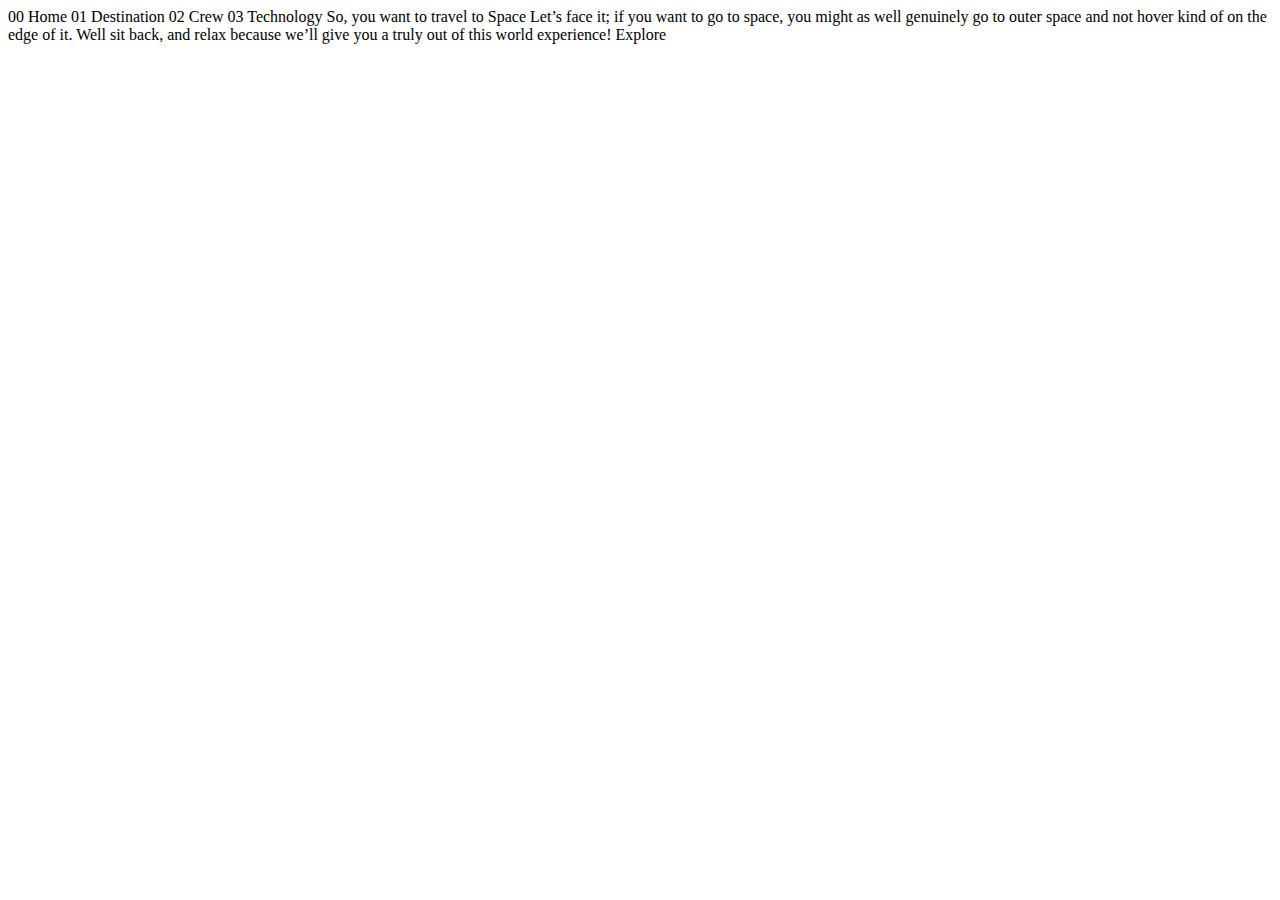
==== index.html @ 37cab344 "First Commit. Added Starter Files" ====
<!DOCTYPE html>
<html lang="en">
<head>
  <meta charset="UTF-8">
  <meta name="viewport" content="width=device-width, initial-scale=1.0">

  <link rel="icon" type="image/png" sizes="32x32" href="./assets/favicon-32x32.png">
  
  <title>Frontend Mentor | Space tourism website</title>
</head>
<body>

  00 Home
  01 Destination
  02 Crew
  03 Technology

  So, you want to travel to
  Space
  Let’s face it; if you want to go to space, you might as well genuinely go to 
  outer space and not hover kind of on the edge of it. Well sit back, and relax 
  because we’ll give you a truly out of this world experience!

  Explore

</body>
</html>
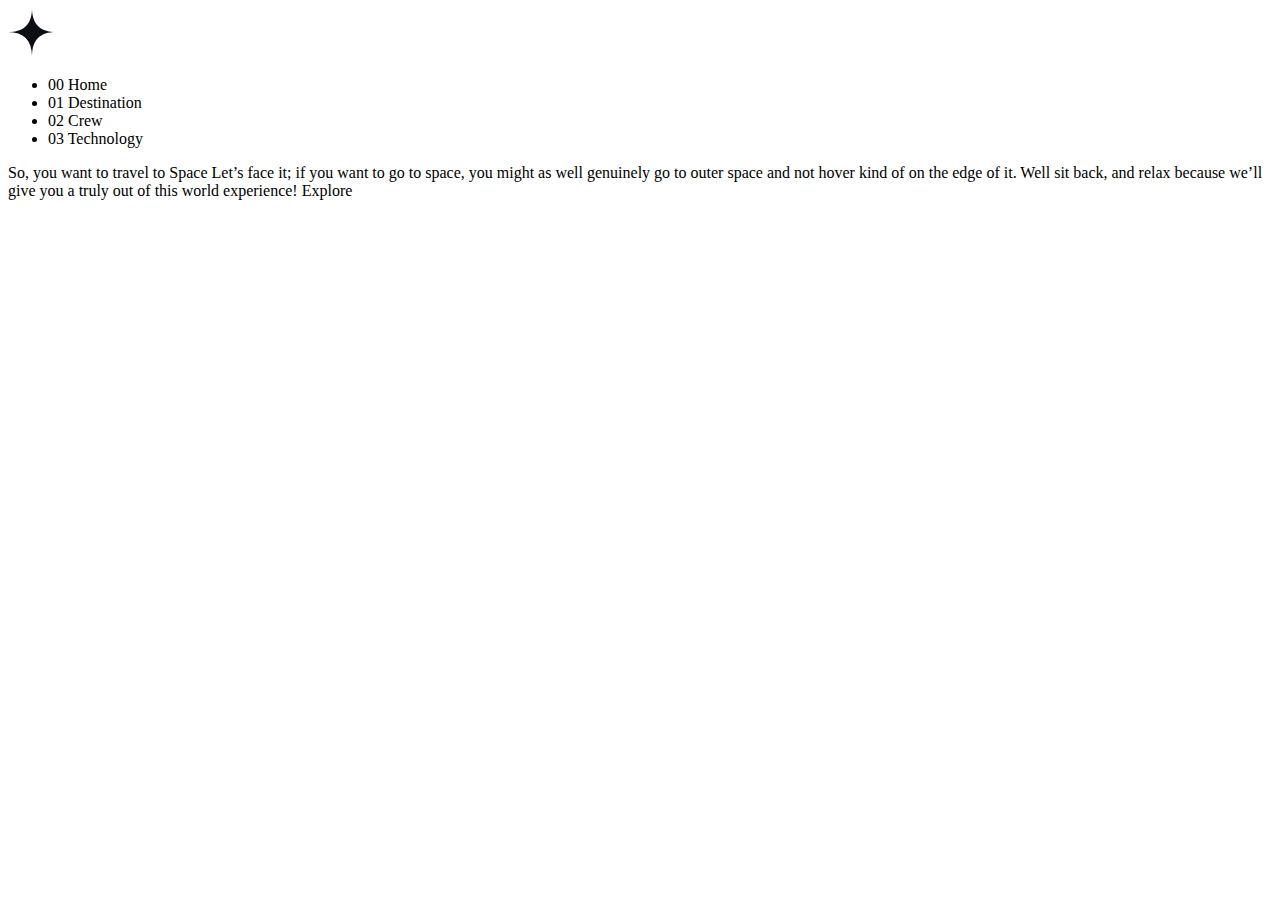
==== commit 94ceb692: "Added Bootstrap" ====
--- a/index.html
+++ b/index.html
@@ -3,6 +3,9 @@
 <head>
   <meta charset="UTF-8">
   <meta name="viewport" content="width=device-width, initial-scale=1.0">
+  <link href="https://cdn.jsdelivr.net/npm/bootstrap@5.1.3/dist/css/bootstrap.min.css" rel="stylesheet" integrity="sha384-1BmE4kWBq78iYhFldvKuhfTAU6auU8tT94WrHftjDbrCEXSU1oBoqyl2QvZ6jIW3" crossorigin="anonymous">
+  <script src="https://cdn.jsdelivr.net/npm/bootstrap@5.1.3/dist/js/bootstrap.bundle.min.js" integrity="sha384-ka7Sk0Gln4gmtz2MlQnikT1wXgYsOg+OMhuP+IlRH9sENBO0LRn5q+8nbTov4+1p" crossorigin="anonymous"></script>
+
 
   <link rel="icon" type="image/png" sizes="32x32" href="./assets/favicon-32x32.png">
   
@@ -10,10 +13,17 @@
 </head>
 <body>
 
-  00 Home
-  01 Destination
-  02 Crew
-  03 Technology
+  <nav>
+    <div>
+      <img src="assets/shared/logo.svg" alt="Logo">
+    </div>
+    <ul>
+      <li>00 Home</li>
+      <li>01 Destination</li>
+      <li>02 Crew</li>
+      <li>03 Technology</li>
+    </ul>
+  </nav>
 
   So, you want to travel to
   Space
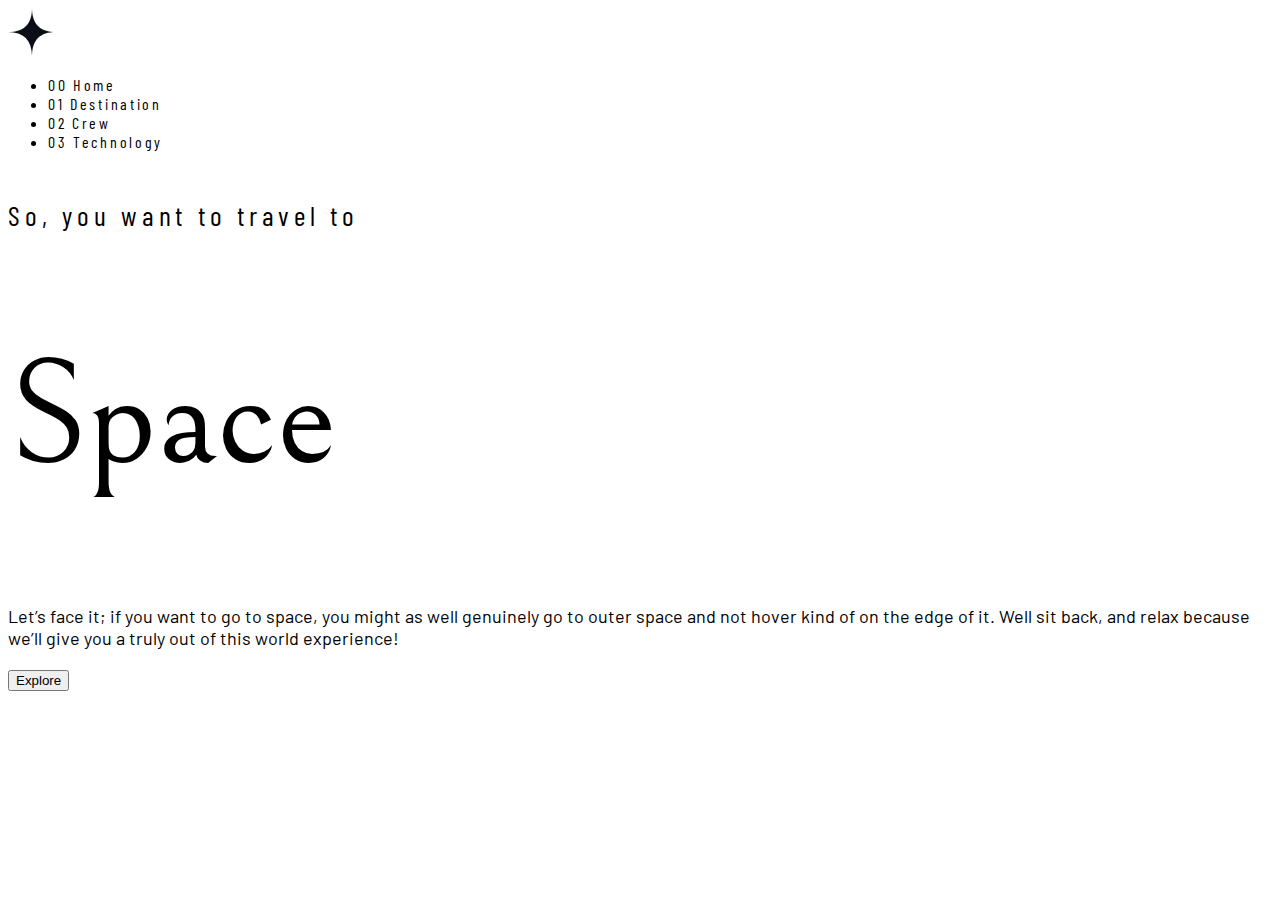
==== commit 51beab66: "added css and js folder, imported required fonts, added some base styling and started styling home p" ====
--- a/index.html
+++ b/index.html
@@ -8,6 +8,8 @@
 
 
   <link rel="icon" type="image/png" sizes="32x32" href="./assets/favicon-32x32.png">
+  <link rel="stylesheet" href="assets/css/style.css">
+  <link rel="stylesheet" href="assets/css/home.css">
   
   <title>Frontend Mentor | Space tourism website</title>
 </head>
@@ -25,13 +27,15 @@
     </ul>
   </nav>
 
-  So, you want to travel to
-  Space
-  Let’s face it; if you want to go to space, you might as well genuinely go to 
-  outer space and not hover kind of on the edge of it. Well sit back, and relax 
-  because we’ll give you a truly out of this world experience!
+  <h5>So, you want to travel to</h5>
+  <h1>Space</h1>
+  <p>
+    Let’s face it; if you want to go to space, you might as well genuinely go to
+    outer space and not hover kind of on the edge of it. Well sit back, and relax
+    because we’ll give you a truly out of this world experience!
+  </p>
 
-  Explore
+  <button class="h-btn">Explore</button>
 
 </body>
 </html>--- a/assets/css/style.css
+++ b/assets/css/style.css
@@ -0,0 +1,68 @@
+@import url('https://fonts.googleapis.com/css2?family=Barlow&family=Barlow+Condensed&family=Bellefair&display=swap');
+:root{
+    --color1: #0B0D17;
+    --color2: #D0D6F9;
+    --color3: #FFFFFF;
+}
+body{
+    font: 18px 'Barlow', sans-serif;
+    height: 100vh;
+}
+h1{
+    font: 150px 'Bellefair', serif;
+}
+h2{
+    font: 100px 'Bellefair', serif;
+}
+
+h3{
+    font: 56px 'Bellefair', serif;
+}
+h4{
+    font: 32px 'Bellefair', serif;
+}
+h5{
+    font: 28px 'Barlow Condensed', sans-serif;
+    letter-spacing: 4.75px;
+}
+.sh1{
+    font: 28px 'Bellfair', serif;
+}
+.sh2{
+    font: 14px 'Barlow Condensed', sans-serif;
+    letter-spacing: 2.35px;
+}
+nav{
+    font: 16px 'Barlow Condensed', sans-serif;
+    letter-spacing: 2.7px;
+}
+/* Create media styling for laptop screen */
+@media screen and (max-width: 1024px){
+    body{
+        font-size: 15px;
+    }
+    h1{
+        font-size: 100px;
+    }
+    h2{
+        font-size: 80px;
+    }
+    h3{
+        font-size: 40px;
+    }
+    h4{
+        font-size: 24px;
+    }
+    h5{
+        font-size: 16px;
+    }
+    .sh1{
+        font-size: 28px;
+    }
+    .sh2{
+        font-size: 12px;
+    }
+    nav{
+        font-size: 16px;
+    }
+}--- a/assets/css/home.css
+++ b/assets/css/home.css
@@ -0,0 +1,13 @@
+body{
+    background-image: url(assets/home/background-home-desktop.jpg);
+}
+@media screen and (max-width: 1024px) {
+    body{
+        background-image: url(assets/home/background-home-tablet.jpg);
+    }
+}
+@media screen and (max-width: 768px) {
+    body{
+        background-image: url(assets/home/background-home-mobile.jpg);
+    }
+}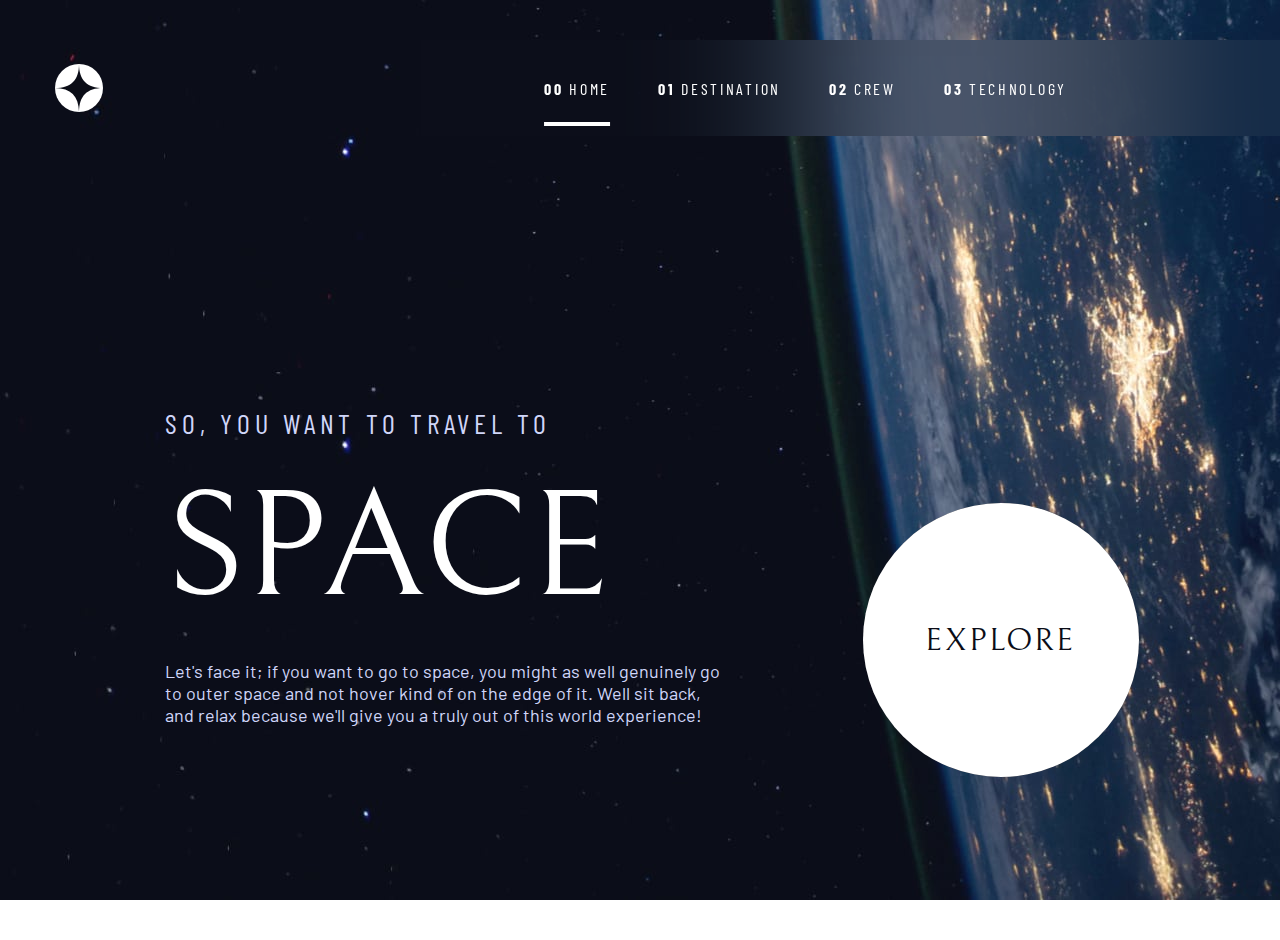
==== commit f067eb22: "Finished the home page styling and majority of the base styling" ====
--- a/index.html
+++ b/index.html
@@ -3,11 +3,11 @@
 <head>
   <meta charset="UTF-8">
   <meta name="viewport" content="width=device-width, initial-scale=1.0">
-  <link href="https://cdn.jsdelivr.net/npm/bootstrap@5.1.3/dist/css/bootstrap.min.css" rel="stylesheet" integrity="sha384-1BmE4kWBq78iYhFldvKuhfTAU6auU8tT94WrHftjDbrCEXSU1oBoqyl2QvZ6jIW3" crossorigin="anonymous">
-  <script src="https://cdn.jsdelivr.net/npm/bootstrap@5.1.3/dist/js/bootstrap.bundle.min.js" integrity="sha384-ka7Sk0Gln4gmtz2MlQnikT1wXgYsOg+OMhuP+IlRH9sENBO0LRn5q+8nbTov4+1p" crossorigin="anonymous"></script>
+  
+  
 
 
-  <link rel="icon" type="image/png" sizes="32x32" href="./assets/favicon-32x32.png">
+  <link rel="icon" type="image/svg" sizes="32x32" href="./assets/shared/logo.svg">
   <link rel="stylesheet" href="assets/css/style.css">
   <link rel="stylesheet" href="assets/css/home.css">
   
@@ -19,23 +19,32 @@
     <div>
       <img src="assets/shared/logo.svg" alt="Logo">
     </div>
+    <div class="harmburger">
+      <button class="open-btn"><img src="assets/shared/icon-hamburger.svg" alt="icon-hamburger"></button>
+    </div>
     <ul>
-      <li>00 Home</li>
-      <li>01 Destination</li>
-      <li>02 Crew</li>
-      <li>03 Technology</li>
+      <div class="flex-r"><button class="close-btn"><img src="assets/shared/icon-close.svg" alt="icon-close"></button></div>
+      <li><a class="active" href=""><b>00</b> Home</a></li>
+      <li><a href=""><b>01</b> Destination</a></li>
+      <li><a href=""><b>02</b> Crew</a></li>
+      <li><a href=""><b>03</b> Technology</a></li>
     </ul>
   </nav>
 
-  <h5>So, you want to travel to</h5>
-  <h1>Space</h1>
-  <p>
-    Let’s face it; if you want to go to space, you might as well genuinely go to
-    outer space and not hover kind of on the edge of it. Well sit back, and relax
-    because we’ll give you a truly out of this world experience!
-  </p>
-
-  <button class="h-btn">Explore</button>
-
+  <div class="main">
+    <main>
+      <div>
+        <h5>So, you want to travel to</h5>
+        <h1>Space</h1>
+        <p>
+          Let's face it; if you want to go to space, you might as well genuinely go to
+          outer space and not hover kind of on the edge of it. Well sit back, and relax
+          because we'll give you a truly out of this world experience!
+        </p>
+      </div>
+      <div><a class="h-btn" href=""><h4>Explore</h4></a></div>
+    </main>
+  </div>
+  <script src="assets/js/main.js"></script>
 </body>
 </html>--- a/assets/css/style.css
+++ b/assets/css/style.css
@@ -3,13 +3,48 @@
     --color1: #0B0D17;
     --color2: #D0D6F9;
     --color3: #FFFFFF;
+    --color4: #24262F;
+}
+* {
+  box-sizing: border-box;
+}
+html{
+    scroll-behavior: smooth;
+    margin: 0px;
+    padding: 0px;
+    height: 100%;
+    width: 100%;
 }
 body{
     font: 18px 'Barlow', sans-serif;
-    height: 100vh;
+    height: 100%;
+    color: var(--color2);
+    margin: 0px;
+    padding: 0px;
+    height: 100%;
+    width: 100%;
+}
+hr {
+    margin: 1rem 0;
+    color: inherit;
+    background-color: currentColor;
+    border: 0;
+    opacity: 0.25;
+}
+  
+hr:not([size]) {
+height: 1px;
+}
+h1,h2,h3,h4,h5{
+    text-transform: uppercase;
+    margin: 0px;
+    padding: 0px;
 }
 h1{
     font: 150px 'Bellefair', serif;
+    margin: 24px 0px;
+    text-transform: uppercase;
+    color: var(--color3);
 }
 h2{
     font: 100px 'Bellefair', serif;
@@ -23,7 +58,10 @@
 }
 h5{
     font: 28px 'Barlow Condensed', sans-serif;
+    color: var(--color2);
     letter-spacing: 4.75px;
+    text-transform: uppercase;
+    margin: 0px;
 }
 .sh1{
     font: 28px 'Bellfair', serif;
@@ -32,26 +70,100 @@
     font: 14px 'Barlow Condensed', sans-serif;
     letter-spacing: 2.35px;
 }
+a{
+    text-decoration: none;
+    color: var(--color3);
+}
+
+/* My st */
 nav{
     font: 16px 'Barlow Condensed', sans-serif;
     letter-spacing: 2.7px;
-}
-/* Create media styling for laptop screen */
-@media screen and (max-width: 1024px){
+    margin-top: 40px;
+    margin-left: 55px;
+    display: flex;
+    justify-content: space-between;
+    align-items: center;
+}
+nav div{
+    display: flex;
+    align-items: center;
+}
+nav ul{
+    list-style: none;
+    display: flex;
+    background-color: #00000000;
+    backdrop-filter: blur(81px);
+    padding: 39px 165px 38px 123px;
+    margin: 0px;
+}
+nav ul li{
+    position: relative;
+    margin-right: 48px;
+    text-transform: uppercase;
+    height: 200%;
+}
+nav ul li b{
+    font-weight: bold;
+}
+nav ul li a{
+    text-decoration: none;
+    color: var(--color3);
+}
+nav ul li a::after{
+    position: absolute;
+    top: 50%;
+    left: 50%;
+    transform: translate(-50%, -50%);
+    content: '';
+    opacity: 0;
+    display: block;
+    width: 100%;
+    height: 4px;
+    background-color: var(--color3);
+    margin-top: 35px;
+    margin-bottom: 1px;
+    transition: all 0.6s;
+}
+nav ul li a:hover::after, nav ul li a.active::after{
+    opacity: 1;
+}
+nav .harmburger{
+    display: none;
+}
+.close-btn{
+    display: none;
+}
+
+main{
+    display: grid;
+    grid-template-columns: 1fr 1fr;
+    margin-left: 165px;
+    margin-top: 30vh;
+}
+    
+/* Classes */
+.flex-r{
+    display: flex;
+    justify-content: right;
+}
+
+@media screen and (max-width: 767px){
     body{
         font-size: 15px;
     }
     h1{
-        font-size: 100px;
+        font-size: 80px;
+        line-height: 95%;
     }
     h2{
-        font-size: 80px;
+        font-size: 60px;
     }
     h3{
         font-size: 40px;
     }
     h4{
-        font-size: 24px;
+        font-size: 20px;
     }
     h5{
         font-size: 16px;
@@ -65,4 +177,70 @@
     nav{
         font-size: 16px;
     }
+    nav ul li{
+        padding-right: 37px;
+        height: auto;
+        width: auto;
+    }
+    nav ul{
+        display: none;
+    }
+    nav{
+        padding: 0px;
+        margin: 0px;
+        padding: 1.6em 1.6em 0px 1.6em;
+    }
+    main{
+        grid-template-columns: 1fr;
+        margin:24px
+    }
+    .main {
+        margin-top: 48px;
+        text-align: center;
+    }
+    main p{
+        line-height: 25px;
+    }
+    nav ul{
+        position: absolute;
+        z-index: 10001;
+        top: 0;
+        right: -100%;
+        display: block;
+        width: 70vw;
+        height: 100vh;
+        margin: 0px;
+        padding: 2.0em 1.6em 0px 2em;
+        transition: right 0.6s;
+    }
+    .close-btn, .open-btn{
+        display: block;
+        background: none;
+        border: none;
+    }
+    nav ul li{
+        margin: 0px;
+        padding: 1.0em 0em;
+
+    }
+    nav ul li a{
+        width: 100%;
+        height: 100%;
+    }
+    nav ul li a::after{
+        top: 50%;
+        left: 100%;
+        right: 0;
+        width: 4px;
+        height: 70%;
+        margin: 0px;
+        padding: 0px;
+        transform: translateY(-50%);
+    }
+    nav ul div {
+        margin-bottom: 6.65em;
+    }
+    nav ul.show{
+        right: 0;
+    }
 }--- a/assets/css/home.css
+++ b/assets/css/home.css
@@ -1,13 +1,61 @@
 body{
-    background-image: url(assets/home/background-home-desktop.jpg);
+    background-image: url(../home/background-home-desktop.jpg);
+    background-size: cover;
+    background-repeat: no-repeat;
 }
-@media screen and (max-width: 1024px) {
+main div:nth-child(2){
+    display: flex;
+    justify-content: center;
+    align-items: center;
+    margin-top: 5.4em;
+}
+/* body{
+    overflow: hidden;
+} */
+.h-btn{
+    position: relative;
+    background-color: var(--color3);
+    color: var(--color1);
+    letter-spacing: 2px;
+    border-radius: 100%;
+    padding: 119px 64px 118px 62px;
+    transition: border 1s;
+}
+.h-btn::before{
+    content: '';
+    z-index: -1;
+    position: absolute;
+    top: 50%;
+    left: 50%;
+    transform: translate(-50%, -50%);
+    width: 100%;
+    height: 100%;
+    border-radius: 100%;
+    background-color: var(--color4);
+    transition: all 1s;
+}
+.h-btn:hover::before{
+    width: 150%;
+    height: 150%;
+}
+@media screen and (min-width: 768px) and (max-width: 1023px) {
     body{
-        background-image: url(assets/home/background-home-tablet.jpg);
+        background-image: url(../home/background-home-tablet.jpg);
     }
 }
-@media screen and (max-width: 768px) {
+@media screen and (max-width: 767px) {
     body{
-        background-image: url(assets/home/background-home-mobile.jpg);
+        background-image: url(../home/background-home-mobile.jpg);
+        overflow-y: auto;
+    }
+    .h-btn{
+        padding: 4.53em 1.87em 4em 1.87em;
+    }
+    main p{
+        
+        margin-bottom: 0px;
+    }
+    nav .harmburger{
+        display: block;
     }
 }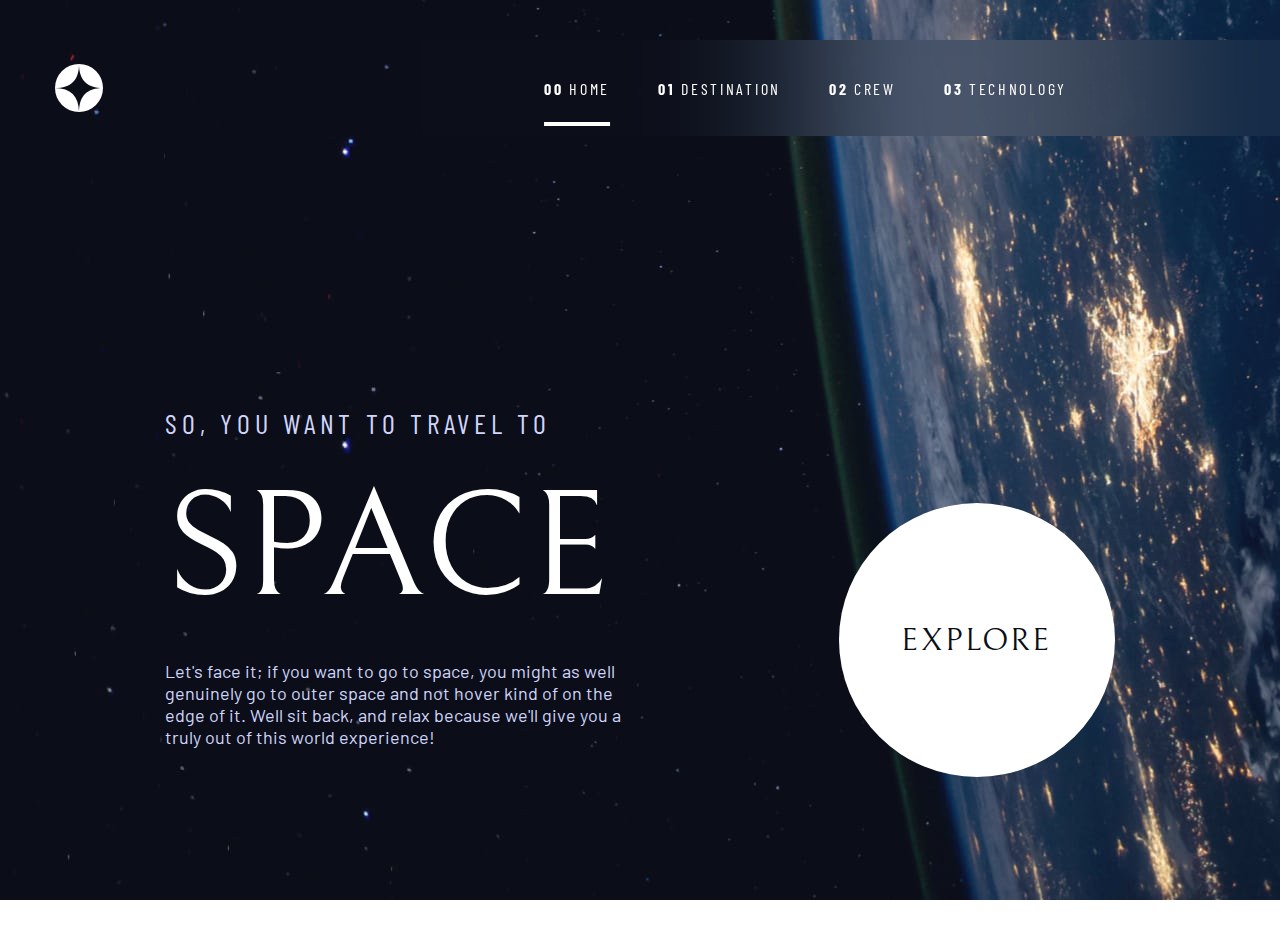
==== commit 5fe82c2b: "started working on the other pages. Destination page first" ====
--- a/index.html
+++ b/index.html
@@ -25,9 +25,9 @@
     <ul>
       <div class="flex-r"><button class="close-btn"><img src="assets/shared/icon-close.svg" alt="icon-close"></button></div>
       <li><a class="active" href=""><b>00</b> Home</a></li>
-      <li><a href=""><b>01</b> Destination</a></li>
-      <li><a href=""><b>02</b> Crew</a></li>
-      <li><a href=""><b>03</b> Technology</a></li>
+      <li><a href="destination-moon.html"><b>01</b> Destination</a></li>
+      <li><a href="crew-commander.html"><b>02</b> Crew</a></li>
+      <li><a href="technology-vehicle.html"><b>03</b> Technology</a></li>
     </ul>
   </nav>
 
--- a/assets/css/style.css
+++ b/assets/css/style.css
@@ -139,6 +139,7 @@
     display: grid;
     grid-template-columns: 1fr 1fr;
     margin-left: 165px;
+    margin-right: 165px;
     margin-top: 30vh;
 }
     
@@ -148,6 +149,37 @@
     justify-content: right;
 }
 
+
+/* Tablet view */
+@media screen and (min-width: 768px) and (max-width: 1023px) {
+    body{
+        font-size: 16px;
+    }
+    h5{
+        font-size: 20px;
+    }
+    main{
+        text-align: center;
+        grid-template-columns: 1fr;
+        margin-top: 10vh;
+    }
+    nav{
+        margin-top: 0px;
+    }
+    nav ul {
+        padding: 39px 46px 39px 48px;
+    }
+    nav ul li{
+        margin-right: 37px;
+    }
+    nav ul li b{
+        display: none;
+    }
+    
+}
+
+
+/* Mobile view */
 @media screen and (max-width: 767px){
     body{
         font-size: 15px;
@@ -201,8 +233,11 @@
     main p{
         line-height: 25px;
     }
+    nav{
+        overflow: hidden;
+    }
     nav ul{
-        position: absolute;
+        position: fixed;
         z-index: 10001;
         top: 0;
         right: -100%;
@@ -240,6 +275,9 @@
     nav ul div {
         margin-bottom: 6.65em;
     }
+    nav .harmburger{
+        display: block;
+    }
     nav ul.show{
         right: 0;
     }
--- a/assets/css/home.css
+++ b/assets/css/home.css
@@ -5,7 +5,7 @@
 }
 main div:nth-child(2){
     display: flex;
-    justify-content: center;
+    justify-content: right;
     align-items: center;
     margin-top: 5.4em;
 }
@@ -32,7 +32,7 @@
     height: 100%;
     border-radius: 100%;
     background-color: var(--color4);
-    transition: all 1s;
+    transition: all 0.7s;
 }
 .h-btn:hover::before{
     width: 150%;
@@ -41,6 +41,12 @@
 @media screen and (min-width: 768px) and (max-width: 1023px) {
     body{
         background-image: url(../home/background-home-tablet.jpg);
+    }
+    main div:nth-child(2){
+        justify-content: center;
+    }
+    main p{        
+        line-height: 28px;
     }
 }
 @media screen and (max-width: 767px) {
@@ -55,7 +61,8 @@
         
         margin-bottom: 0px;
     }
-    nav .harmburger{
-        display: block;
+    
+    main div:nth-child(2){
+        justify-content: center;
     }
 }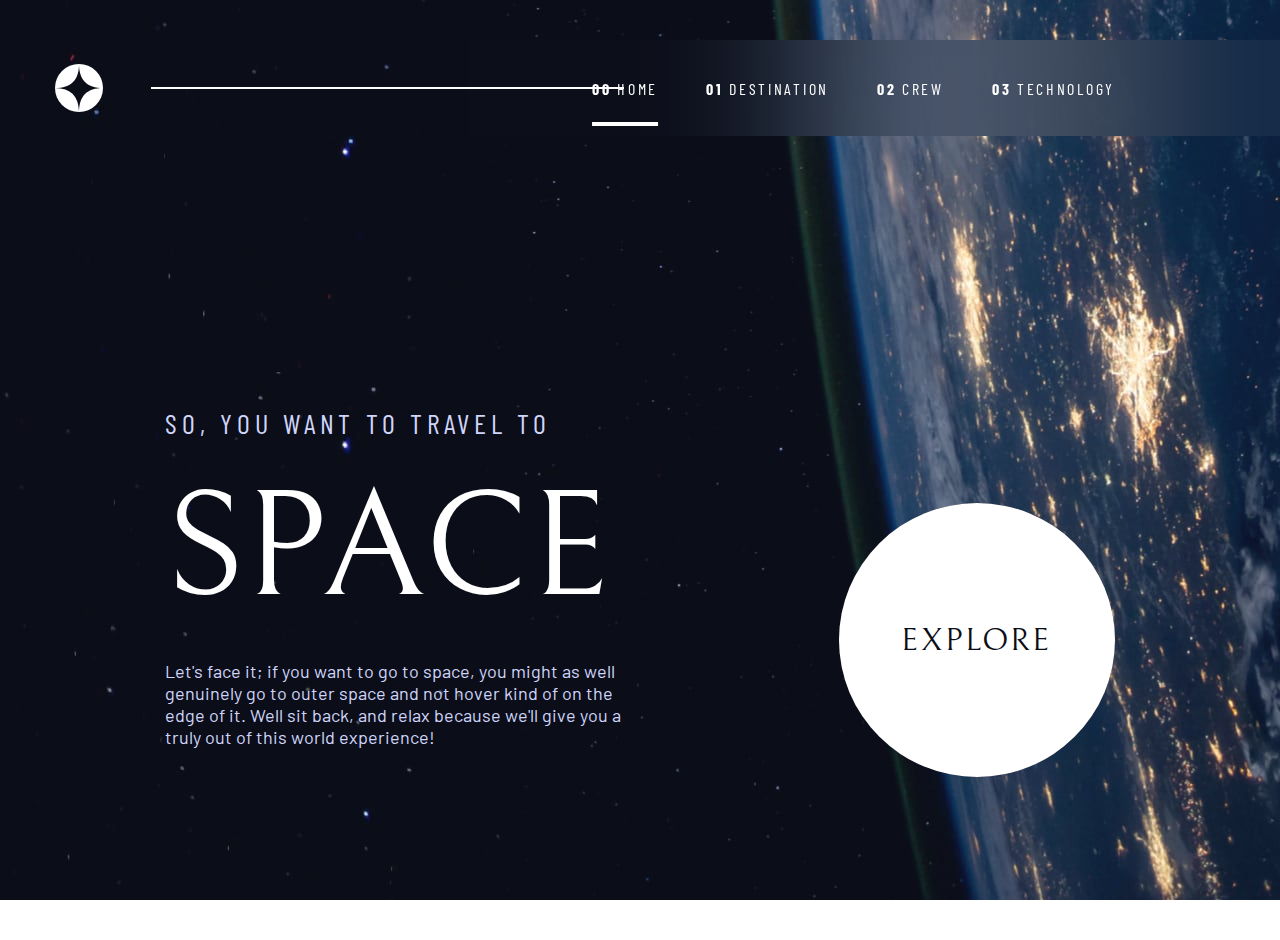
==== commit fe2a85f3: "still working on destination page." ====
--- a/index.html
+++ b/index.html
@@ -16,8 +16,8 @@
 <body>
 
   <nav>
-    <div>
-      <img src="assets/shared/logo.svg" alt="Logo">
+    <div class="logo-ctn">
+      <img class="logo" src="assets/shared/logo.svg" alt="Logo">
     </div>
     <div class="harmburger">
       <button class="open-btn"><img src="assets/shared/icon-hamburger.svg" alt="icon-hamburger"></button>
--- a/assets/css/style.css
+++ b/assets/css/style.css
@@ -103,6 +103,9 @@
     text-transform: uppercase;
     height: 200%;
 }
+nav ul li:nth-last-child(1){
+    margin-right: 0px;
+}
 nav ul li b{
     font-weight: bold;
 }
@@ -110,7 +113,7 @@
     text-decoration: none;
     color: var(--color3);
 }
-nav ul li a::after{
+nav ul li a::after, .nav ul li a::after{
     position: absolute;
     top: 50%;
     left: 50%;
@@ -125,7 +128,7 @@
     margin-bottom: 1px;
     transition: all 0.6s;
 }
-nav ul li a:hover::after, nav ul li a.active::after{
+nav ul li a:hover::after, nav ul li a.active::after, .nav ul li a:hover::after, .nav ul li a.active::after{
     opacity: 1;
 }
 nav .harmburger{
@@ -140,7 +143,24 @@
     grid-template-columns: 1fr 1fr;
     margin-left: 165px;
     margin-right: 165px;
-    margin-top: 30vh;
+}
+.main{
+    margin-top: 76px;
+}
+.logo-ctn{
+    position: relative;
+}
+.logo-ctn::after{
+    position: absolute;
+    z-index: 2;
+    left: 200%;
+    content: "";
+    height: 2px;
+    width: 473px;
+    background-color: #FFFFFF;
+}
+nav ul{
+    z-index: 1;
 }
     
 /* Classes */
@@ -148,7 +168,9 @@
     display: flex;
     justify-content: right;
 }
-
+.flex{
+    display: flex;
+}
 
 /* Tablet view */
 @media screen and (min-width: 768px) and (max-width: 1023px) {
@@ -175,6 +197,9 @@
     nav ul li b{
         display: none;
     }
+    .logo-ctn::after{
+        display: none;
+    }
     
 }
 
@@ -183,6 +208,10 @@
 @media screen and (max-width: 767px){
     body{
         font-size: 15px;
+    }
+    img{
+        width: 100%;
+        height: 100%;
     }
     h1{
         font-size: 80px;
@@ -281,4 +310,7 @@
     nav ul.show{
         right: 0;
     }
+    .logo-ctn::after{
+        display: none;
+    }
 }--- a/assets/css/home.css
+++ b/assets/css/home.css
@@ -2,6 +2,10 @@
     background-image: url(../home/background-home-desktop.jpg);
     background-size: cover;
     background-repeat: no-repeat;
+}
+main{
+    
+    margin-top: 30vh;
 }
 main div:nth-child(2){
     display: flex;
@@ -42,6 +46,9 @@
     body{
         background-image: url(../home/background-home-tablet.jpg);
     }
+    main{
+        margin-top: 106px;
+    }
     main div:nth-child(2){
         justify-content: center;
     }
@@ -57,6 +64,9 @@
     .h-btn{
         padding: 4.53em 1.87em 4em 1.87em;
     }
+    main{
+        margin-top: 48px;
+    }
     main p{
         
         margin-bottom: 0px;
